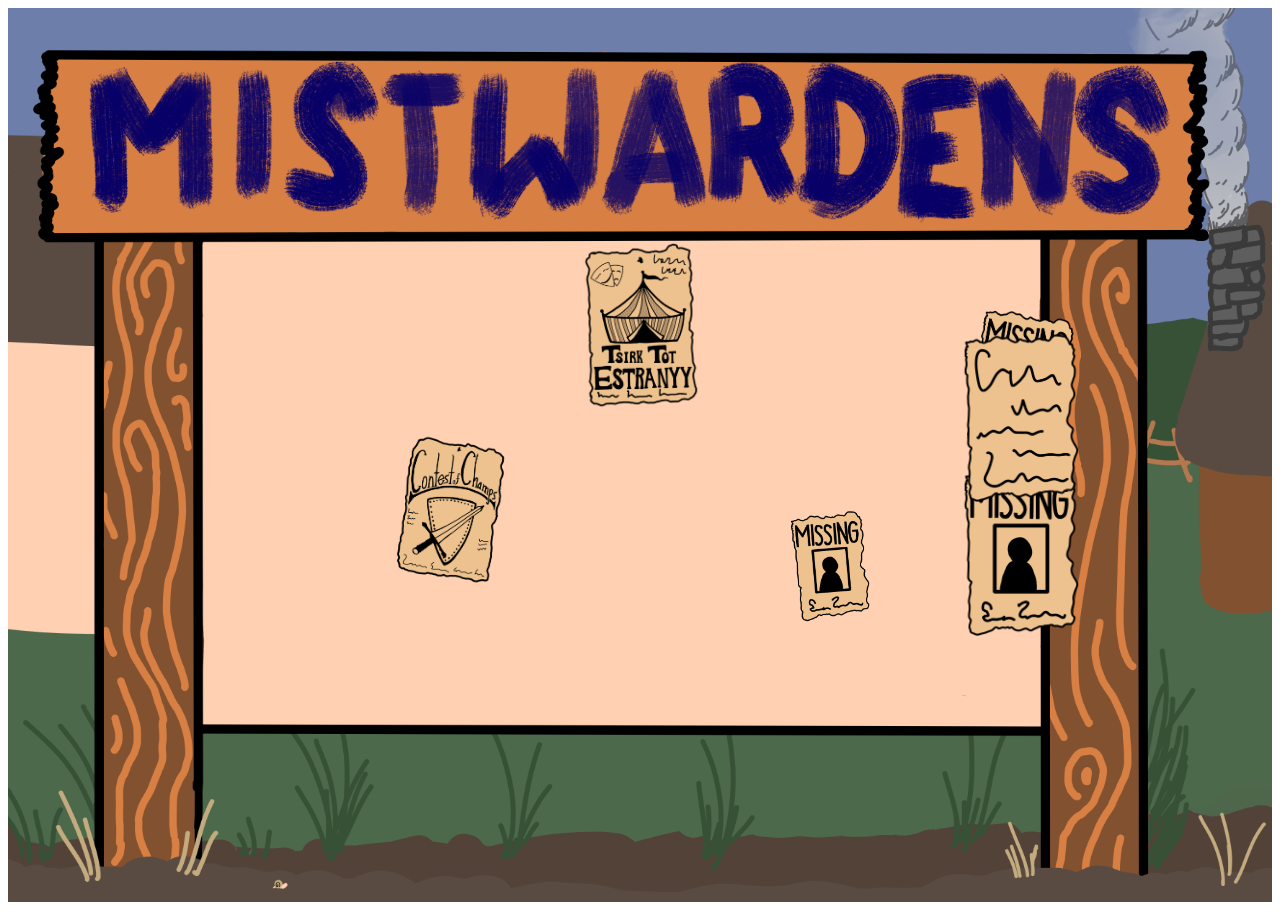
==== index.html @ 800ca96b "Update index.html fixed typos" ====
<!DOCTYPE html>
<html>
<head>
  <title>Mistwardens Questboard</title>
  <link rel="stylesheet" href="stylesheet.css">
</head>
<body>

<div id="container">
  <img id="BoardImg" src="Images/QuestboardFinal01.png" width=100%>
  <img id="MPoster1" src="Images/MissingPoster.png" width=10%>
  <img id="MPoster2" src="Images/MissingPoster2.png" width=10%>
  <img id="MPoster3" src="Images/MissingPoster3.png" width=10%>
  <img id="CircusFlyer" src="Images/CircusFlyer.png" width=10%>
  <img id="ContestFlyer" src="Images/ContestFlyerFinal.png" width=10%>
  <img id="GibberishFlyer" src="Images/GibberishFlyer1.png" width=10%>
</div>
</body>
</html>
---- stylesheet.css ----
#container{
  position: relative;
}
#Questboard{
  width: 100%;
}
#MPoster1{
  position: absolute;
    bottom: 30%;
    right: 15%;
    width: 10%;
}
#MPoster2{
  position: absolute;
    bottom: 50%;
    right: 15%;
    width: 10%;
}
#MPoster3{
  position: absolute;
    bottom: 30%;
    right: 30%;
    width: 10%;
}
#CircusFlyer{
  position: absolute;
    bottom: 55%;
    right: 45%;
    width: 10%;
}
#ContestFlyer{
  position: absolute;
    bottom: 35%;
    right: 60%;
    width: 10%;
}
#GibberishFlyer{
  position: absolute;
    bottom: 45%;
    Left: 75%;
    width: 10%;
}
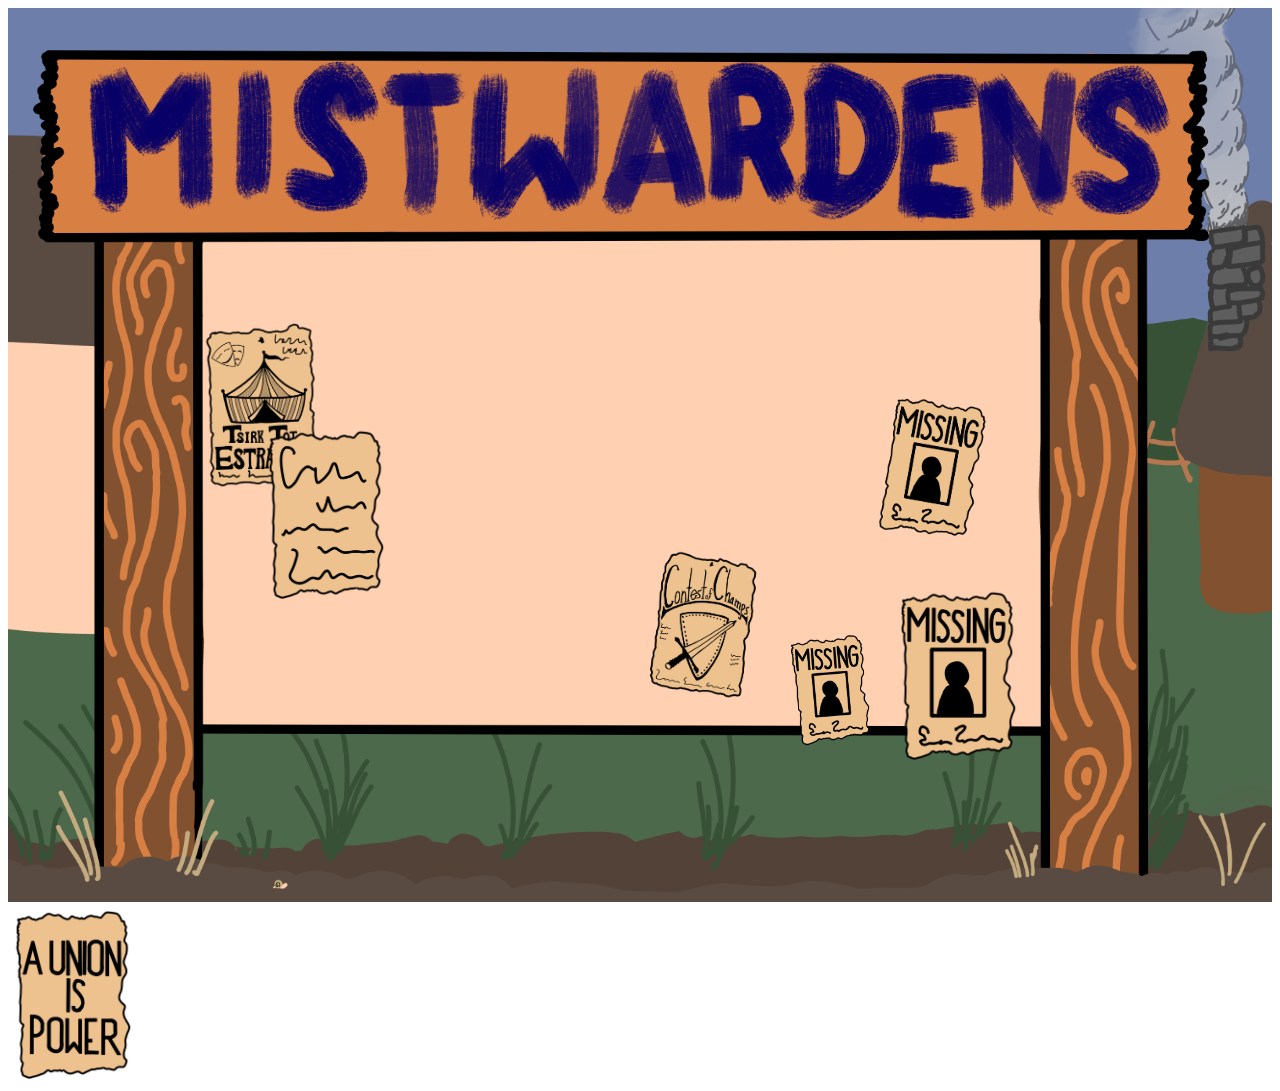
==== commit a0f54a03: "Update index.html" ====
--- a/index.html
+++ b/index.html
@@ -10,10 +10,11 @@
   <img id="BoardImg" src="Images/QuestboardFinal01.png" width=100%>
   <img id="MPoster1" src="Images/MissingPoster.png" width=10%>
   <img id="MPoster2" src="Images/MissingPoster2.png" width=10%>
-  <img id="MPoster3" src="Images/MissingPoster3.png" width=10%>
+  <img id="MPoster3" src="Images/MissingPoster3.png" width=13%>
   <img id="CircusFlyer" src="Images/CircusFlyer.png" width=10%>
-  <img id="ContestFlyer" src="Images/ContestFlyerFinal.png" width=10%>
+  <img id="ContestFlyer" src="Images/ContestFlyerFinal.png" width=12%>
   <img id="GibberishFlyer" src="Images/GibberishFlyer1.png" width=10%>
+  <img id="UnionPoster" src="Images/UnionPoster.png" width = 10%>
 </div>
 </body>
 </html>
--- a/stylesheet.css
+++ b/stylesheet.css
@@ -7,13 +7,13 @@
 #MPoster1{
   position: absolute;
     bottom: 30%;
-    right: 15%;
+    right: 20%;
     width: 10%;
 }
 #MPoster2{
   position: absolute;
     bottom: 50%;
-    right: 15%;
+    right: 22%;
     width: 10%;
 }
 #MPoster3{
@@ -25,18 +25,18 @@
 #CircusFlyer{
   position: absolute;
     bottom: 55%;
-    right: 45%;
+    right: 75%;
     width: 10%;
 }
 #ContestFlyer{
   position: absolute;
     bottom: 35%;
-    right: 60%;
+    right: 40%;
     width: 10%;
 }
 #GibberishFlyer{
   position: absolute;
     bottom: 45%;
-    Left: 75%;
+    right: 70%;
     width: 10%;
 }
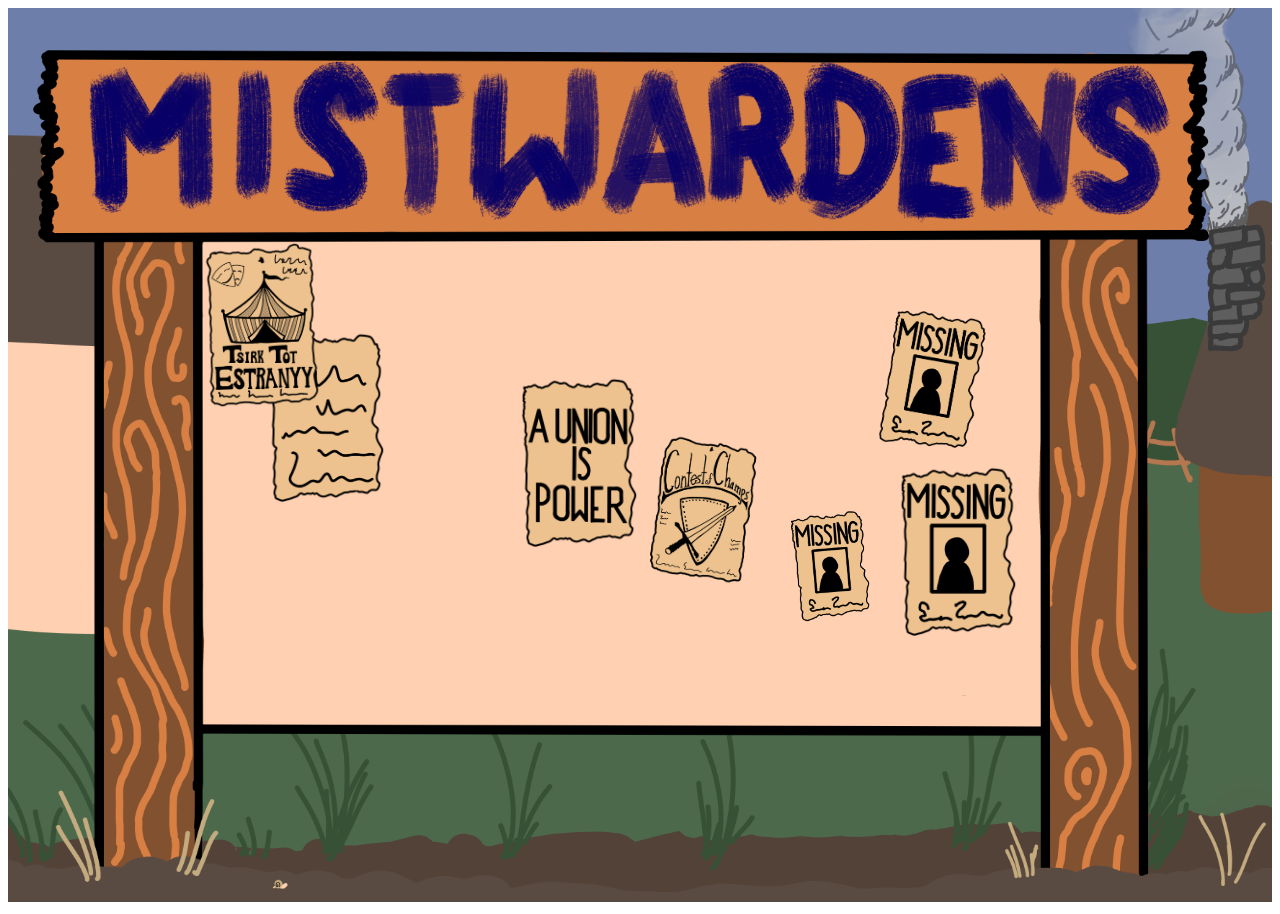
==== commit 25e4caf8: "Update index.html" ====
--- a/index.html
+++ b/index.html
@@ -11,10 +11,10 @@
   <img id="MPoster1" src="Images/MissingPoster.png" width=10%>
   <img id="MPoster2" src="Images/MissingPoster2.png" width=10%>
   <img id="MPoster3" src="Images/MissingPoster3.png" width=13%>
-  <img id="CircusFlyer" src="Images/CircusFlyer.png" width=10%>
   <img id="ContestFlyer" src="Images/ContestFlyerFinal.png" width=12%>
   <img id="GibberishFlyer" src="Images/GibberishFlyer1.png" width=10%>
   <img id="UnionPoster" src="Images/UnionPoster.png" width = 10%>
+  <img id="CircusFlyer" src="Images/CircusFlyer.png" width=10%>
 </div>
 </body>
 </html>
--- a/stylesheet.css
+++ b/stylesheet.css
@@ -40,3 +40,9 @@
     right: 70%;
     width: 10%;
 }
+#UnionPoster{
+  position: absolute;
+    bottom: 40%;
+    right: 50%;
+    width: 10%;
+}
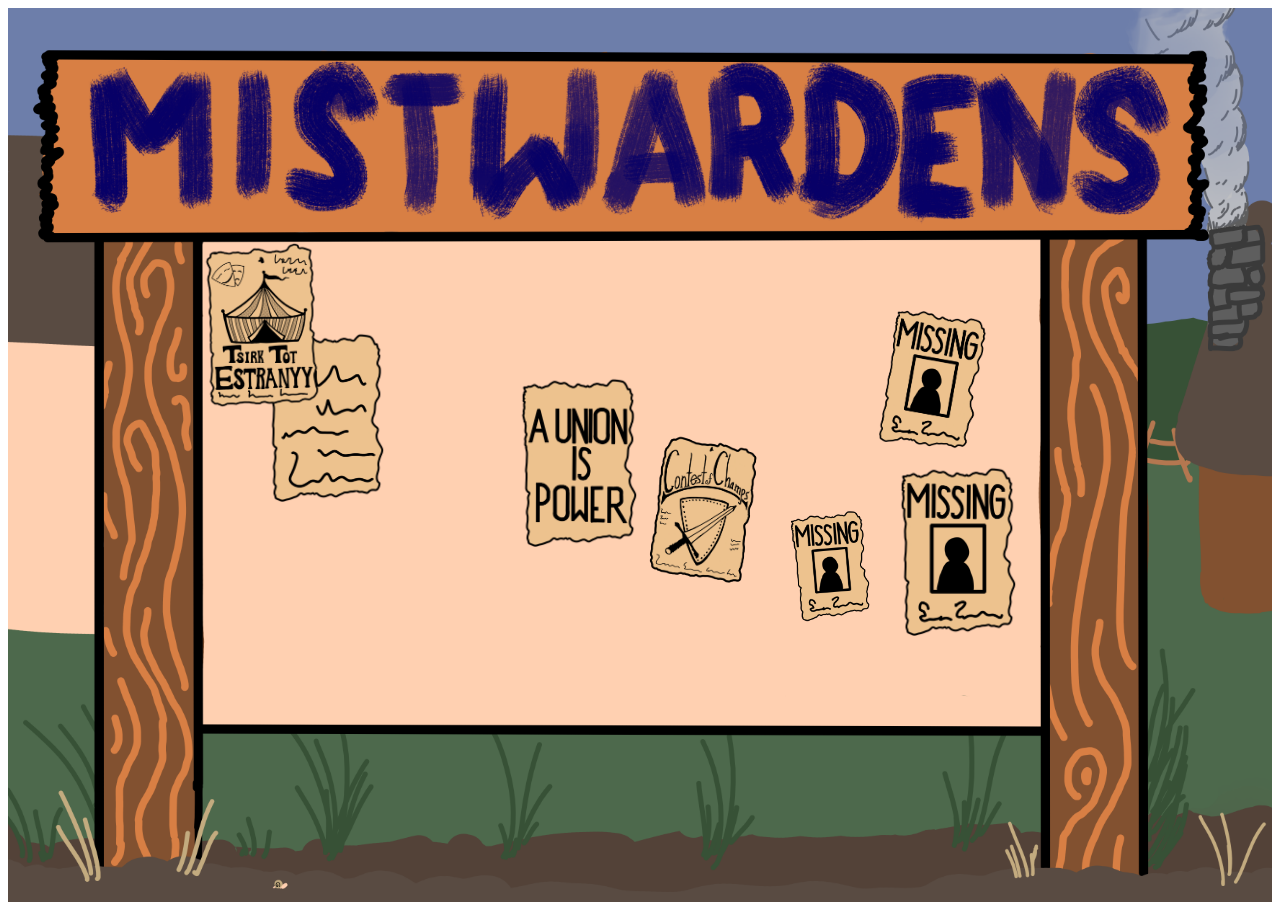
==== commit ebc0084a: "Update index.html" ====
--- a/index.html
+++ b/index.html
@@ -11,7 +11,11 @@
   <img id="MPoster1" src="Images/MissingPoster.png" width=10%>
   <img id="MPoster2" src="Images/MissingPoster2.png" width=10%>
   <img id="MPoster3" src="Images/MissingPoster3.png" width=13%>
+  <a>
+    <img id="ContestFlyer" src="Images/ContestFlyerFinal.png" width=12%>
+  </a href="PosterPage1.html">
   <img id="ContestFlyer" src="Images/ContestFlyerFinal.png" width=12%>
+  
   <img id="GibberishFlyer" src="Images/GibberishFlyer1.png" width=10%>
   <img id="UnionPoster" src="Images/UnionPoster.png" width = 10%>
   <img id="CircusFlyer" src="Images/CircusFlyer.png" width=10%>
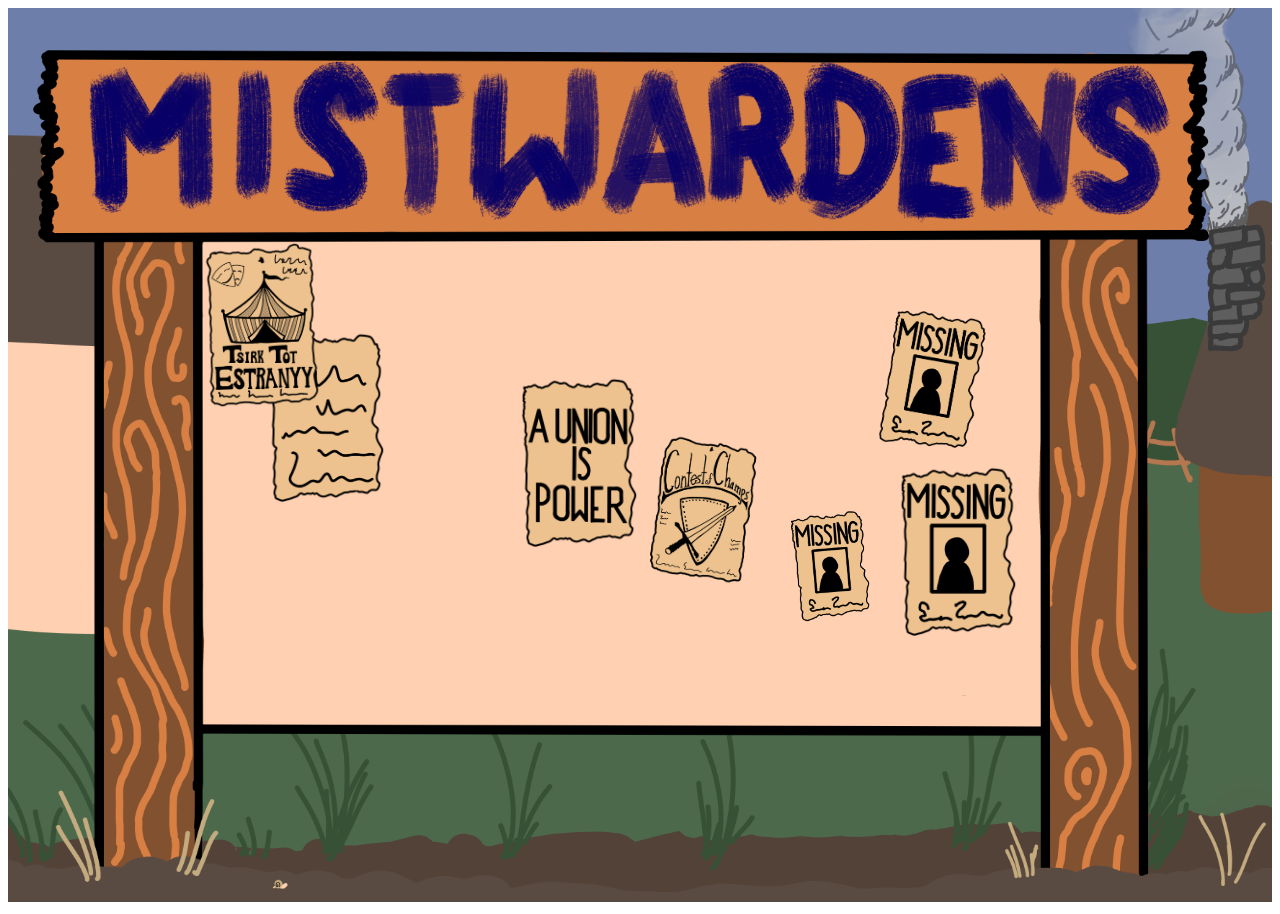
==== commit 0e745d47: "Update index.html" ====
--- a/index.html
+++ b/index.html
@@ -11,11 +11,9 @@
   <img id="MPoster1" src="Images/MissingPoster.png" width=10%>
   <img id="MPoster2" src="Images/MissingPoster2.png" width=10%>
   <img id="MPoster3" src="Images/MissingPoster3.png" width=13%>
-  <a>
+  <a href="PosterPage1.html">
     <img id="ContestFlyer" src="Images/ContestFlyerFinal.png" width=12%>
-  </a href="PosterPage1.html">
-  <img id="ContestFlyer" src="Images/ContestFlyerFinal.png" width=12%>
-  
+  </a>
   <img id="GibberishFlyer" src="Images/GibberishFlyer1.png" width=10%>
   <img id="UnionPoster" src="Images/UnionPoster.png" width = 10%>
   <img id="CircusFlyer" src="Images/CircusFlyer.png" width=10%>
